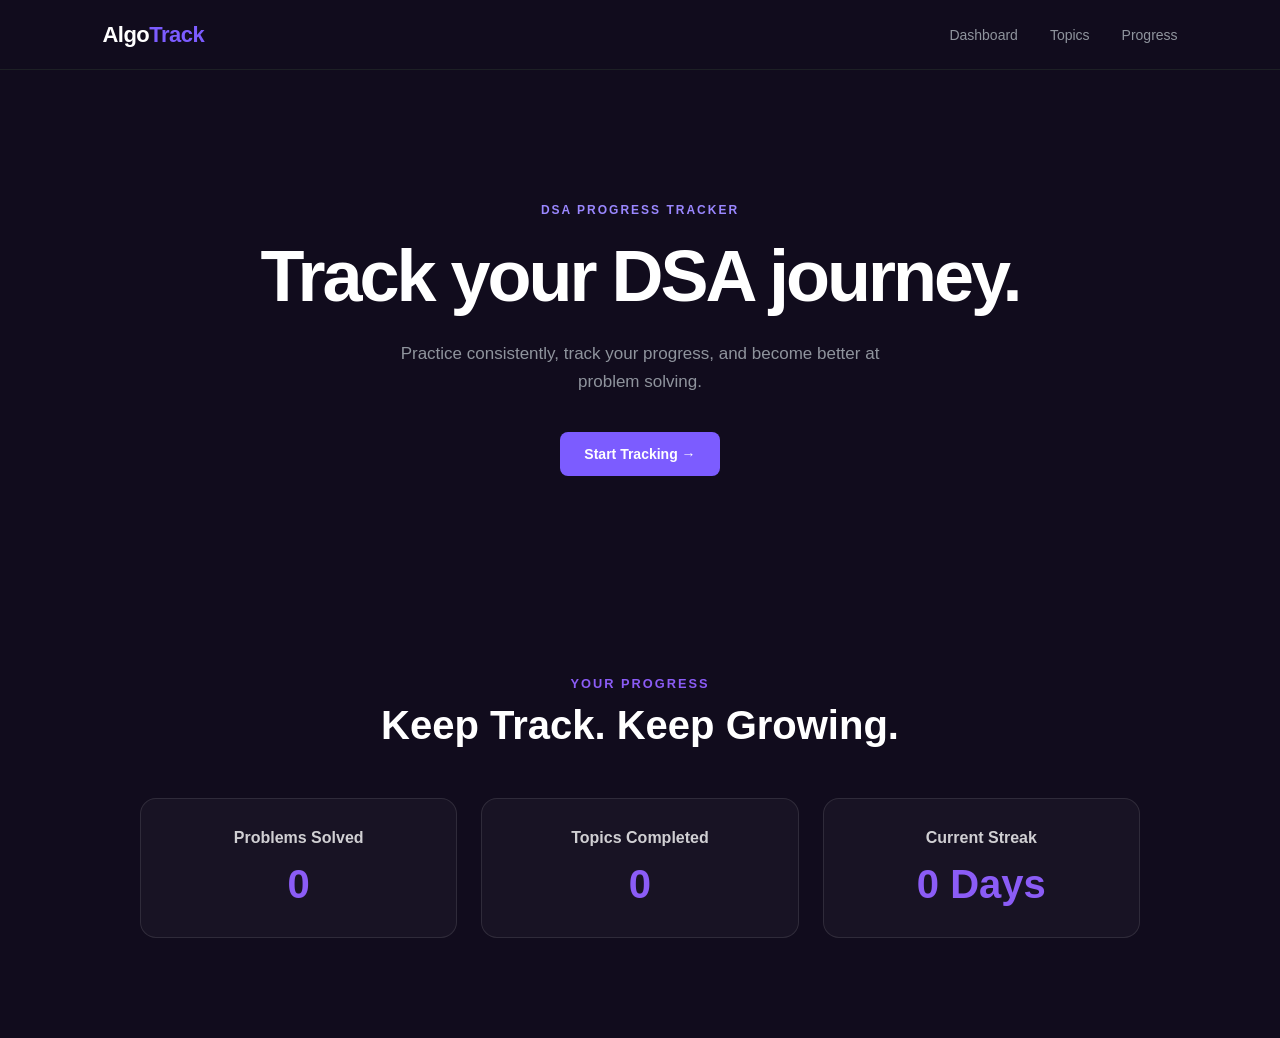
==== index.html @ 122e4748 "Add DSA topics section" ====
<!DOCTYPE html>
<html lang="en">
<head>
    <meta charset="UTF-8">
    <meta name="viewport" content="width=device-width, initial-scale=1.0">
    <title>AlgoTrack — DSA Progress Tracker</title>
    <link rel="stylesheet" href="style.css" >
</head>
<body>
    <!-- Navbar -->
    <nav class="navbar">

        <div class="logo">
            Algo<span>Track</span>
        </div>

        <div class="nav-links">
            <a href="#">Dashboard</a>
            <a href="topics.html">Topics</a>
            <a href="#">Progress</a>
        </div>
    </nav>

    <!-- Main Content -->
    <main>

        <!-- Hero Section -->
        <section class="hero">
            
            <p class="tag">DSA PROGRESS TRACKER</p>

            <h1>
                Track your DSA journey.
            </h1>

            <p class="hero-text">
                Practice consistently, track your progress,
                and become better at problem solving.
            </p>

            <button class="start-btn">
                Start Tracking →
            </button>

        </section>
        <section class="progress-section">
            <p class="section-label">YOUR PROGRESS</p>

            <h2>Keep Track. Keep Growing.</h2>

            <div class="progress-cards">

            <div class="progress-card">
                <h3>Problems Solved</h3>
                <p>0</p>
            </div>

            <div class="progress-card">
                <h3>Topics Completed</h3>
                <p>0</p>
            </div>

            <div class="progress-card">
                <h3>Current Streak</h3>
                <p>0 Days</p>
            </div>

            </div>
        </section>
    </main>
</body>
</html>
---- style.css ----
*{
    margin: 0;
    padding: 0;
    box-sizing: border-box;
}

body{
    font-family: Arial, Helvetica, sans-serif;
    background: #110c1d;
    color: white;
}



.navbar {
    height: 70px;
    display: flex;
    align-items: center;
    justify-content: space-between;
    padding: 0 8%;
    border-bottom: 1px solid #1d2025;
}

.logo {
    font-size: 22px;
    font-weight: 700;
    letter-spacing: -0.5px;
}

.logo span{
    color: #7c5cff;
}

.nav-links{
    display: flex;
    gap: 32px;
}

.nav-links a{
    color: #8f949d;
    text-decoration: none;
    font-size: 14px;
    transition: 0.3s;
}

.nav-links a:hover{
    color: #ffffff;
}

.hero {
    max-width: 850px;
    margin: 0 auto;
    text-align: center;
    padding: 130px 20px 100px;
}

.tag {
    display: inline-block;
    color: #9a87ff;
    font-size: 12px;
    font-weight: 600;
    letter-spacing: 2px;
    margin-bottom: 22px;
}

.hero h1{
    font-size: clamp(45px, 7vw, 72px);
    line-height: 1.05;
    letter-spacing: -3px;
    margin-bottom: 25px;
}

.hero-text {
    max-width: 520px;
    margin: 0 auto 35px;
    color: #8f949d;
    font-size: 17px;
    line-height: 1.7;
}

.start-btn{
    border: none;
    background: #7c5cff;
    color: white;
    padding: 14px 24px;
    border-radius: 8px;
    font-size: 14px;
    font-weight: 600;
    cursor: pointer;
    transition: 0.3s;
}

.start-btn:hover {
    background: #6b4df0;
    transform: translateY(-2px);
    box-shadow: #b4b4b4;
}

/* Progress Section */

.progress-section {
    padding: 100px 8%;
    text-align: center;
}

.section-label {
    color: #8b5cf6;
    font-size: 0.8rem;
    font-weight: 600;
    letter-spacing: 2px;
    margin-bottom: 12px;
}

.progress-section h2 {
    font-size: 2.5rem;
    margin-bottom: 50px;
}

.progress-cards {
    display: grid;
    grid-template-columns: repeat(3, 1fr);
    gap: 24px;
    max-width: 1000px;
    margin: 0 auto;
}

.progress-card {
    padding: 30px;
    border: 1px solid rgba(255, 255, 255, 0.1);
    border-radius: 16px;
    background: rgba(255, 255, 255, 0.03);
    transition: transform 0.3s ease, border-color 0.3s ease;
}

.progress-card:hover {
    transform: translateY(-5px);
    border-color: #8b5cf6;
}

.progress-card h3 {
    font-size: 1rem;
    margin-bottom: 15px;
    opacity: 0.8;
}

.progress-card p {
    font-size: 2.5rem;
    font-weight: 700;
    margin: 0;
    color: #8b5cf6;
}
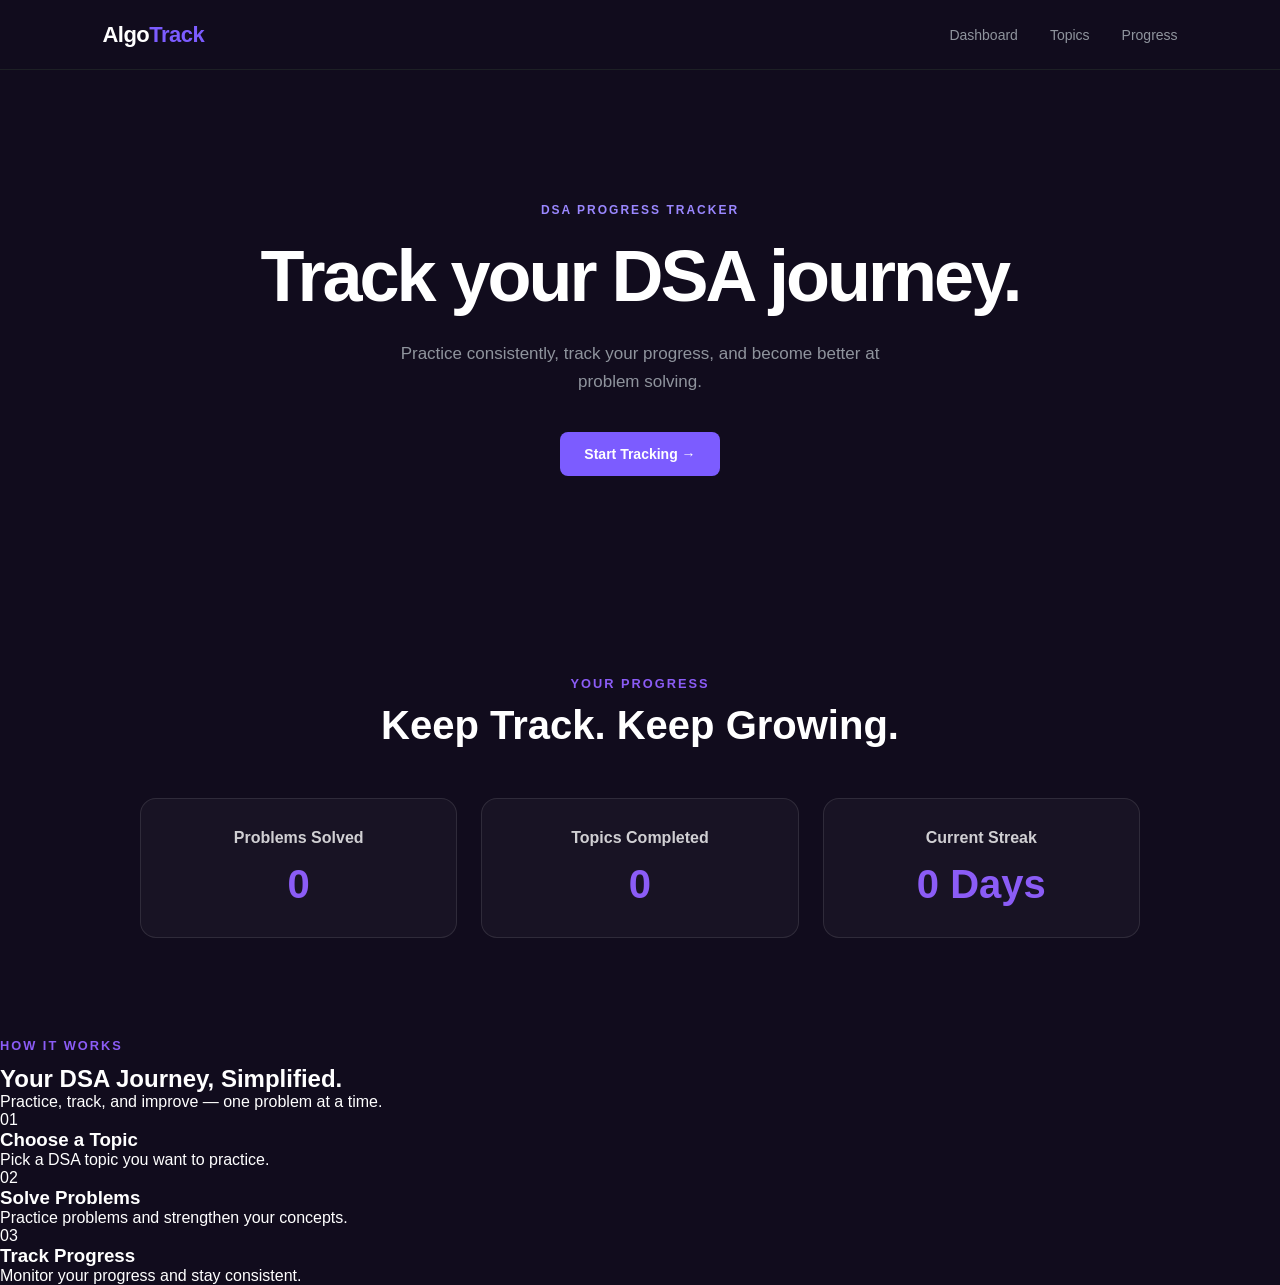
==== commit 5db128b9: "Add how it works section" ====
--- a/index.html
+++ b/index.html
@@ -67,6 +67,37 @@
 
             </div>
         </section>
+        <section class="how-it-works">
+
+            <div class="section-heading">
+                <p class="section-label">HOW IT WORKS</p>
+                <h2>Your DSA Journey, Simplified.</h2>
+                <p>Practice, track, and improve — one problem at a time.</p>
+            </div>
+
+            <div class="steps">
+
+                <div class="step">
+                    <span>01</span>
+                    <h3>Choose a Topic</h3>
+                    <p>Pick a DSA topic you want to practice.</p>
+                </div>
+
+                <div class="step">
+                    <span>02</span>
+                    <h3>Solve Problems</h3>
+                    <p>Practice problems and strengthen your concepts.</p>
+                </div>
+
+                <div class="step">
+                    <span>03</span>
+                    <h3>Track Progress</h3>
+                    <p>Monitor your progress and stay consistent.</p>
+                </div>
+
+            </div>
+
+        </section>
     </main>
 </body>
 </html>
--- a/style.css
+++ b/style.css
@@ -148,4 +148,46 @@
     font-weight: 700;
     margin: 0;
     color: #8b5cf6;
+}
+/* DSA Topics Section */
+
+.topics-section {
+    padding: 100px 8%;
+    text-align: center;
+}
+
+.topics-section .section-heading {
+    margin-bottom: 50px;
+}
+
+.topic-cards {
+    max-width: 1000px;
+    margin: 0 auto;
+    display: grid;
+    grid-template-columns: repeat(3, 1fr);
+    gap: 24px;
+}
+
+.topic-card {
+    padding: 28px;
+    text-align: left;
+    border: 1px solid rgba(255, 255, 255, 0.1);
+    border-radius: 16px;
+    background: rgba(255, 255, 255, 0.03);
+    transition: 0.3s ease;
+}
+
+.topic-card:hover {
+    transform: translateY(-5px);
+    border-color: #7c5cff;
+}
+
+.topic-card h3 {
+    font-size: 1.1rem;
+    margin-bottom: 10px;
+}
+
+.topic-card p {
+    color: #8f949d;
+    font-size: 14px;
 }
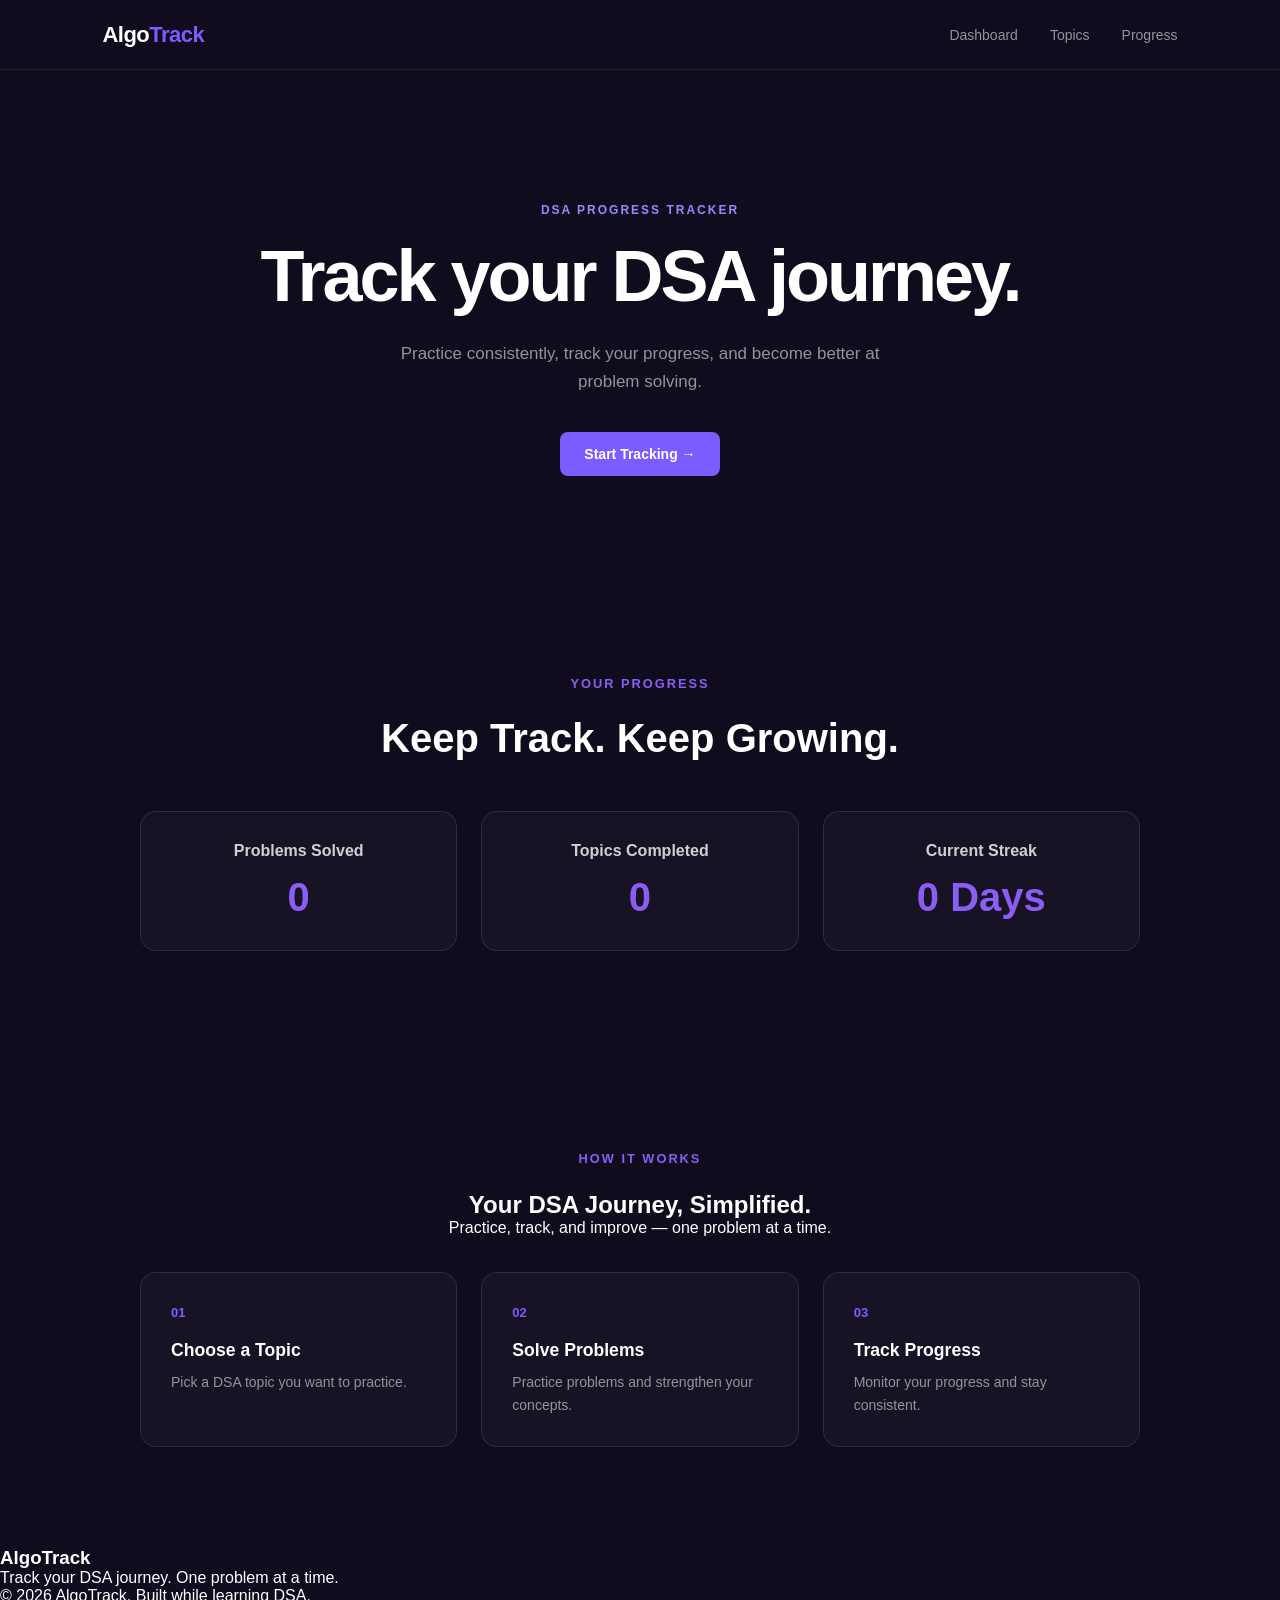
==== commit f2e33f89: "footer HTML" ====
--- a/index.html
+++ b/index.html
@@ -98,6 +98,16 @@
             </div>
 
         </section>
+        <footer class="footer">
+            <div class="footer-content">
+                <h3>Algo<span>Track</span></h3>
+                <p>Track your DSA journey. One problem at a time.</p>
+            </div>
+
+            <p class="footer-bottom">
+                © 2026 AlgoTrack. Built while learning DSA.
+            </p>
+        </footer>
     </main>
 </body>
 </html>
--- a/style.css
+++ b/style.css
@@ -108,7 +108,8 @@
     font-size: 0.8rem;
     font-weight: 600;
     letter-spacing: 2px;
-    margin-bottom: 12px;
+    margin-bottom: 25px;
+    
 }
 
 .progress-section h2 {
@@ -190,4 +191,54 @@
 .topic-card p {
     color: #8f949d;
     font-size: 14px;
+}
+
+/* How It Works Section */
+
+.how-it-works {
+    padding: 100px 8%;
+    text-align: center;
+}
+
+.steps {
+    max-width: 1000px;
+    margin: 0 auto;
+    display: grid;
+    grid-template-columns: repeat(3, 1fr);
+    gap: 24px;
+    padding-top: 35px;
+}
+
+.step {
+    padding: 30px;
+    text-align: left;
+    border: 1px solid rgba(255, 255, 255, 0.1);
+    border-radius: 16px;
+    background: rgba(255, 255, 255, 0.03);
+    transition: 0.3s ease;
+}
+
+.step:hover {
+    transform: translateY(-5px);
+    border-color: #7c5cff;
+}
+
+.step span {
+    display: inline-block;
+    color: #7c5cff;
+    font-size: 13px;
+    font-weight: 700;
+    margin-bottom: 20px;
+}
+
+.step h3 {
+    margin-bottom: 10px;
+    font-size: 1.1rem;
+}
+
+.step p {
+    color: #8f949d;
+    font-size: 14px;
+    line-height: 1.6;
+    
 }
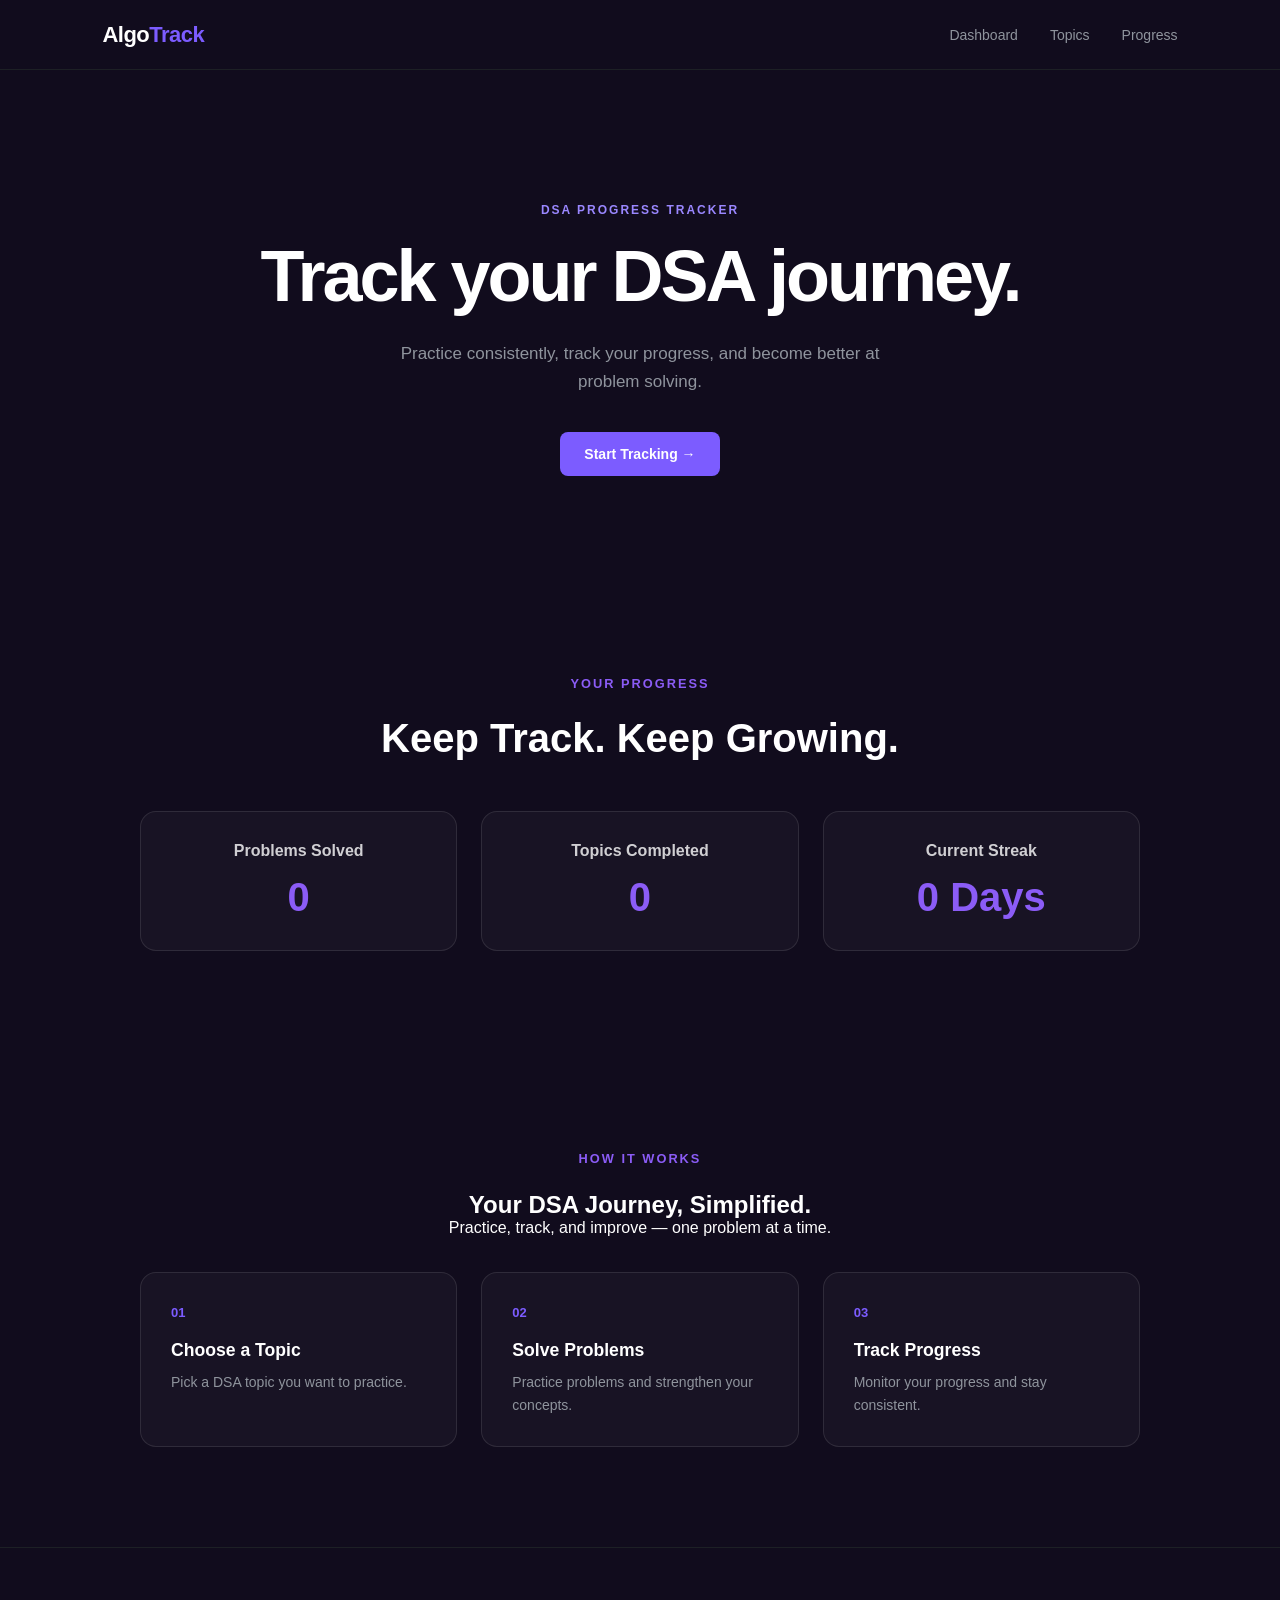
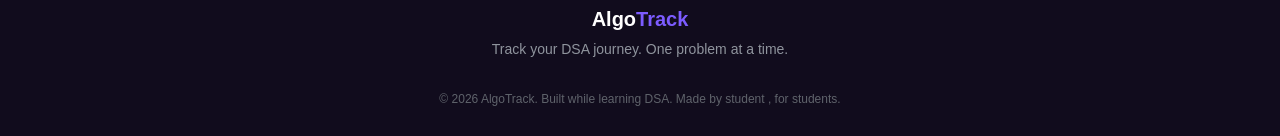
==== commit 6e8c0b67: "Style footer section" ====
--- a/index.html
+++ b/index.html
@@ -106,6 +106,7 @@
 
             <p class="footer-bottom">
                 © 2026 AlgoTrack. Built while learning DSA.
+                Made by student , for students.
             </p>
         </footer>
     </main>
--- a/style.css
+++ b/style.css
@@ -241,4 +241,32 @@
     font-size: 14px;
     line-height: 1.6;
     
+}
+
+/* Footer */
+
+.footer {
+    padding: 60px 8% 30px;
+    border-top: 1px solid #1d2025;
+    text-align: center;
+}
+
+.footer-content h3 {
+    font-size: 20px;
+    margin-bottom: 10px;
+}
+
+.footer-content h3 span {
+    color: #7c5cff;
+}
+
+.footer-content p {
+    color: #8f949d;
+    font-size: 14px;
+}
+
+.footer-bottom {
+    margin-top: 35px;
+    color: #5f636b;
+    font-size: 12px;
 }
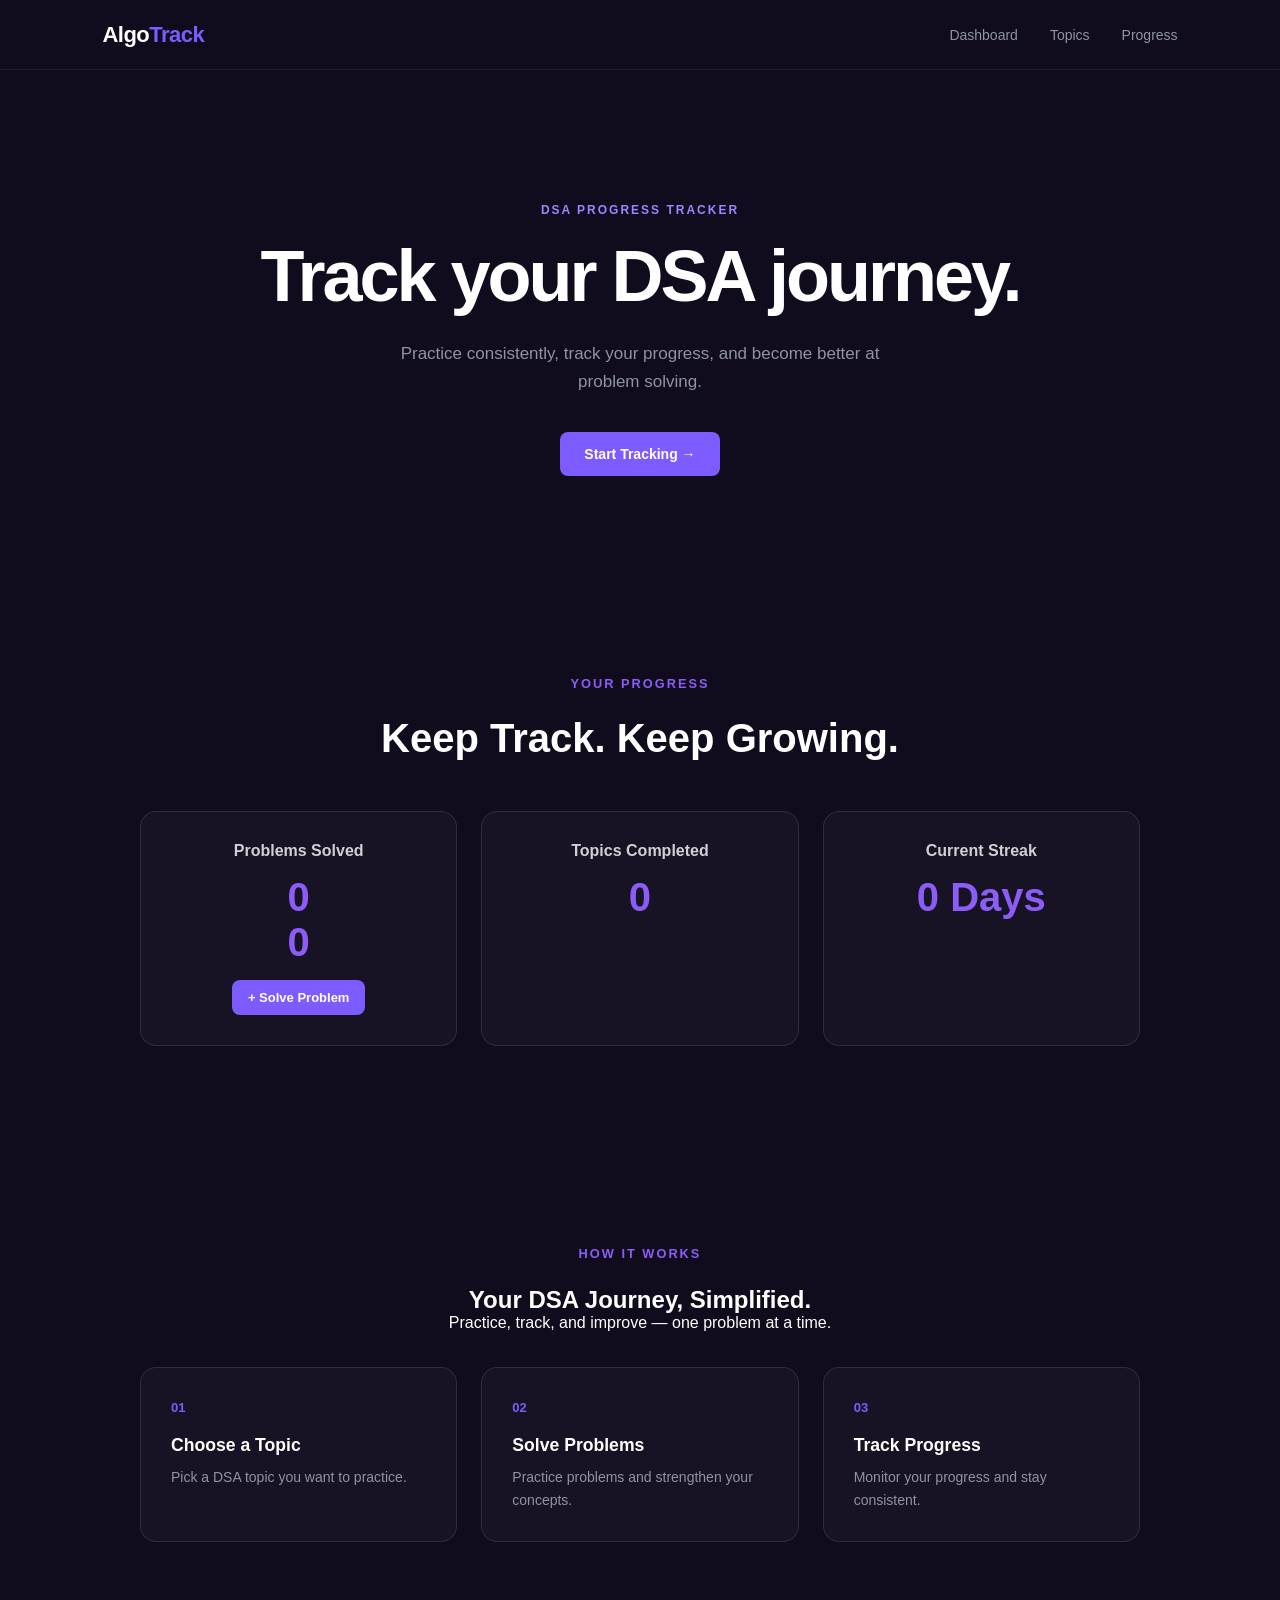
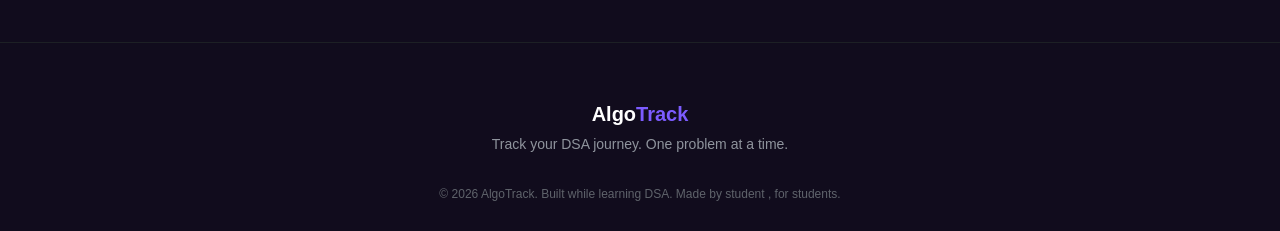
==== commit 0005c7cb: "Add problem counter functionality" ====
--- a/index.html
+++ b/index.html
@@ -53,6 +53,8 @@
             <div class="progress-card">
                 <h3>Problems Solved</h3>
                 <p>0</p>
+                <p id="problems-solved">0</p>
+                <button id="solve-btn">+ Solve Problem</button>
             </div>
 
             <div class="progress-card">
@@ -110,5 +112,6 @@
             </p>
         </footer>
     </main>
+    <script src="script.js"></script>
 </body>
 </html>
--- a/style.css
+++ b/style.css
@@ -269,4 +269,64 @@
     margin-top: 35px;
     color: #5f636b;
     font-size: 12px;
-}+}
+
+/* Responsive Design */
+
+@media (max-width: 768px) {
+
+    .navbar {
+        padding: 0 5%;
+    }
+
+    .nav-links {
+        gap: 16px;
+    }
+
+    .hero {
+        padding: 100px 20px 80px;
+    }
+
+    .hero h1 {
+        font-size: 48px;
+    }
+
+    .progress-section,
+    .topics-section,
+    .how-it-works {
+        padding: 80px 5%;
+    }
+
+    .progress-cards,
+    .topic-cards,
+    .steps {
+        grid-template-columns: 1fr;
+    }
+
+    .progress-section h2 {
+        font-size: 2rem;
+    }
+
+    .topic-card,
+    .step {
+        text-align: center;
+    }
+}
+
+#solve-btn {
+    margin-top: 15px;
+    padding: 10px 16px;
+    border: none;
+    border-radius: 8px;
+    background: #7c5cff;
+    color: white;
+    font-size: 13px;
+    font-weight: 600;
+    cursor: pointer;
+    transition: 0.3s ease;
+}
+
+#solve-btn:hover {
+    background: #6b4df0;
+    transform: translateY(-2px);
+}
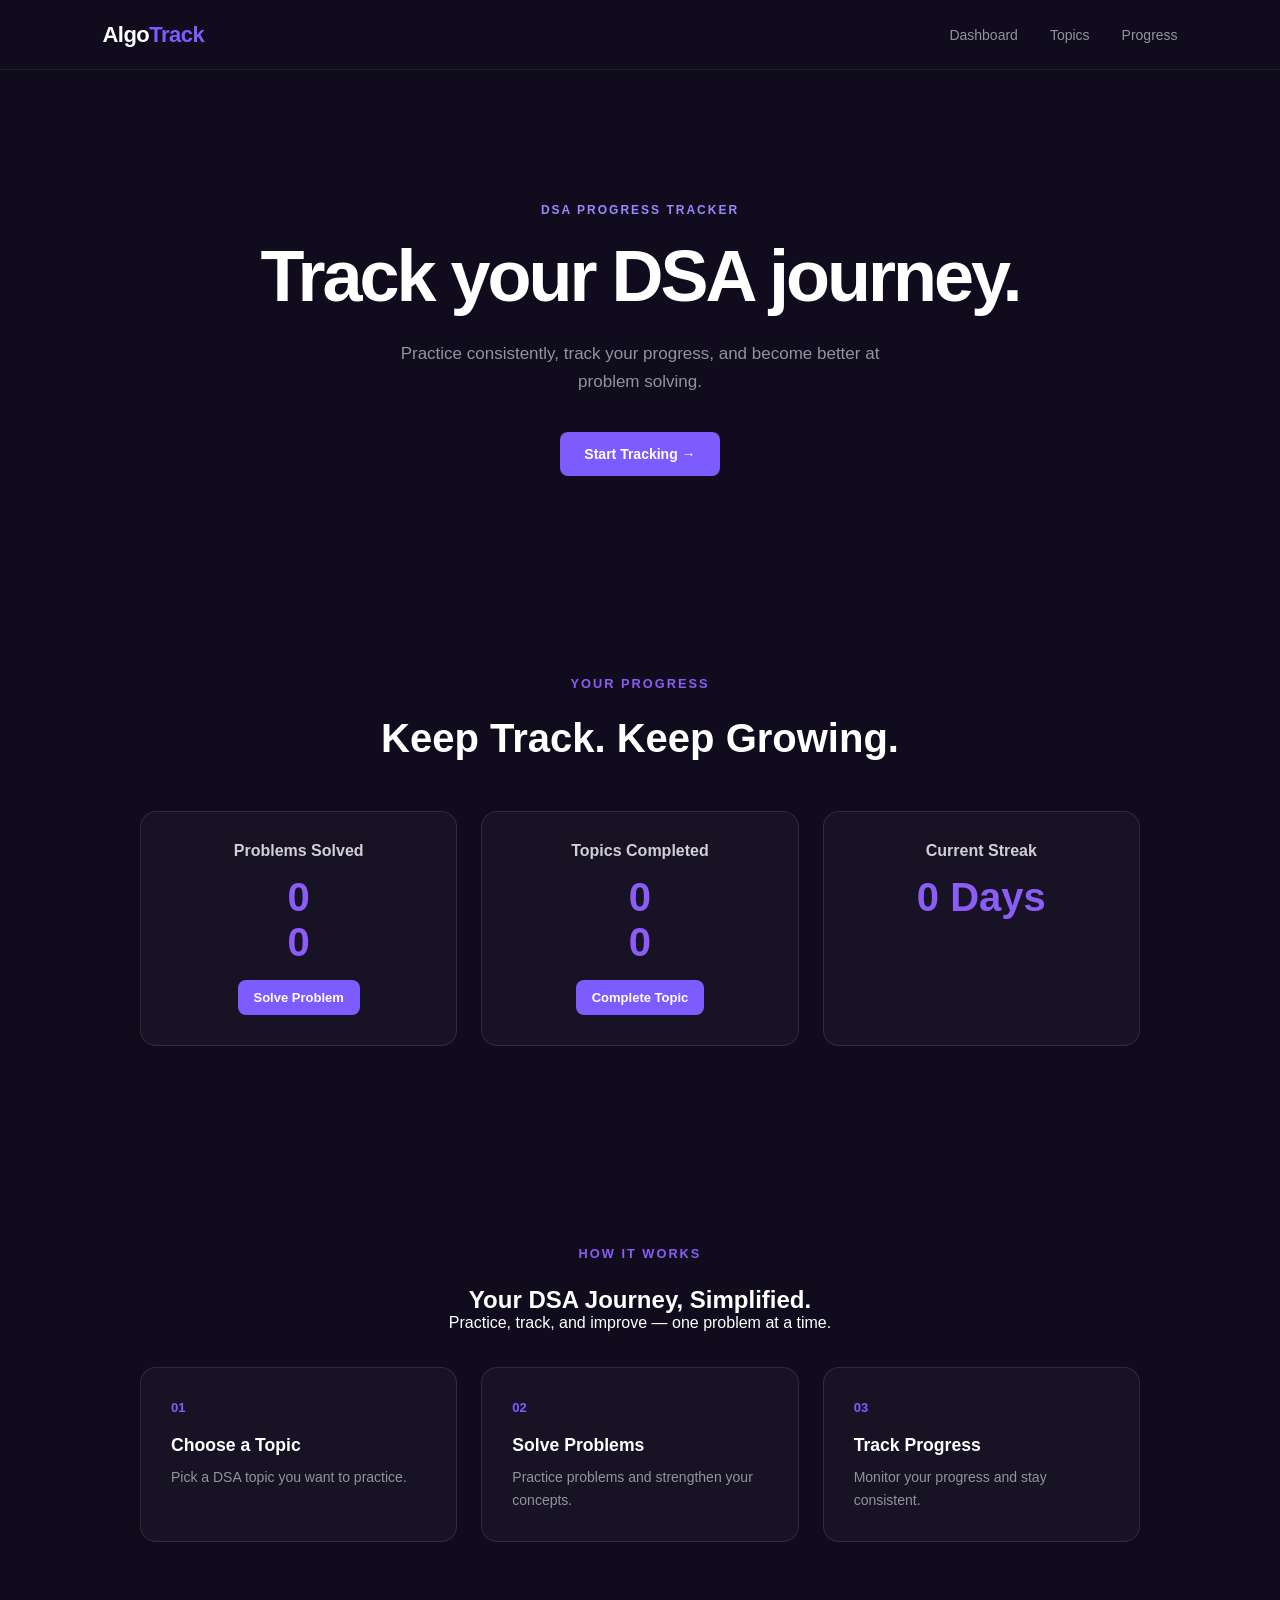
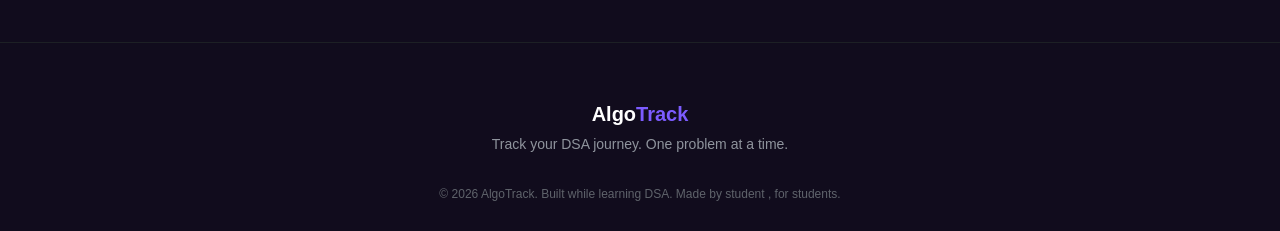
==== commit 7925d1a5: "Add topics completed counter" ====
--- a/index.html
+++ b/index.html
@@ -54,12 +54,14 @@
                 <h3>Problems Solved</h3>
                 <p>0</p>
                 <p id="problems-solved">0</p>
-                <button id="solve-btn">+ Solve Problem</button>
+                <button id="solve-btn"> Solve Problem</button>
             </div>
 
             <div class="progress-card">
                 <h3>Topics Completed</h3>
                 <p>0</p>
+                <p id="topics-completed">0</p>
+                <button id="topic-btn" >Complete Topic</button>
             </div>
 
             <div class="progress-card">
--- a/style.css
+++ b/style.css
@@ -330,3 +330,21 @@
     background: #6b4df0;
     transform: translateY(-2px);
 }
+
+#topic-btn {
+    margin-top: 15px;
+    padding: 10px 16px;
+    border: none;
+    border-radius: 8px;
+    background: #7c5cff;
+    color: white;
+    font-size: 13px;
+    font-weight: 600;
+    cursor: pointer;
+    transition: 0.3s ease;
+}
+
+#topic-btn:hover {
+    background: #6b4df0;
+    transform: translateY(-2px);
+}
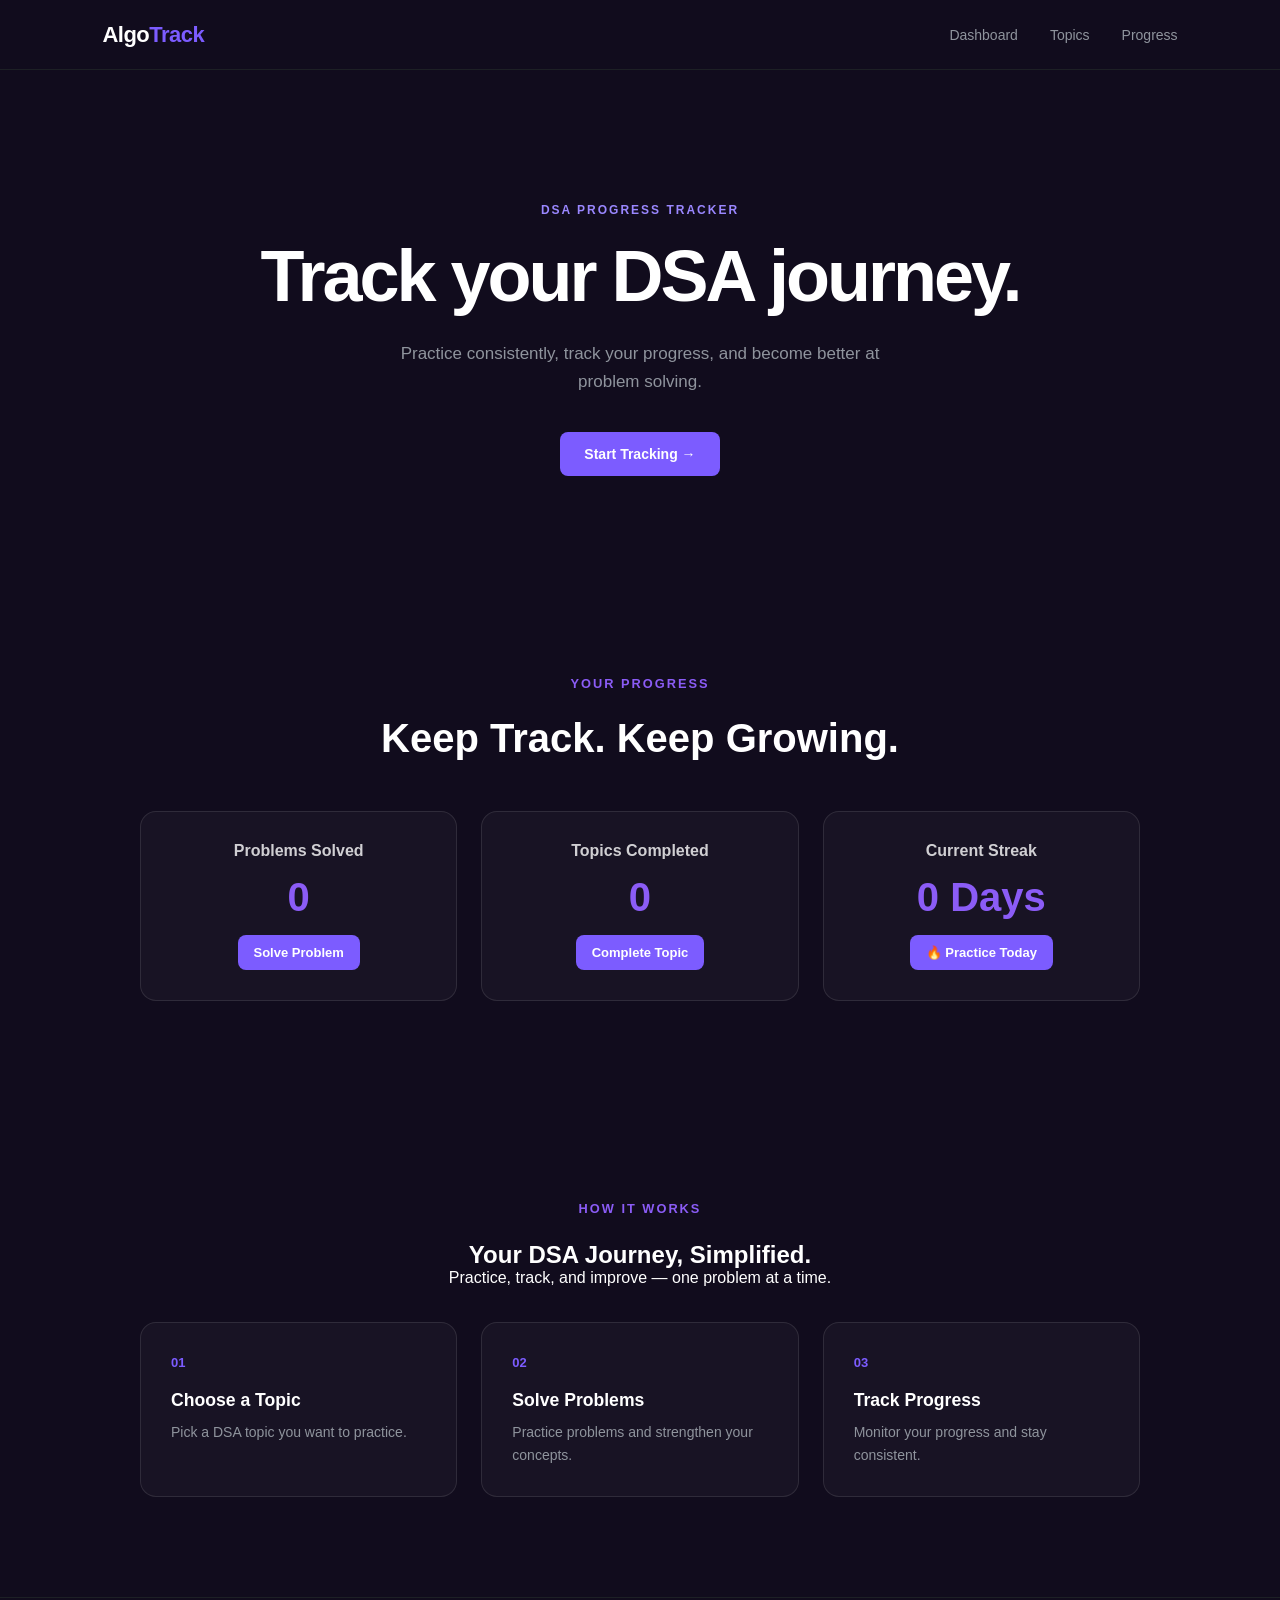
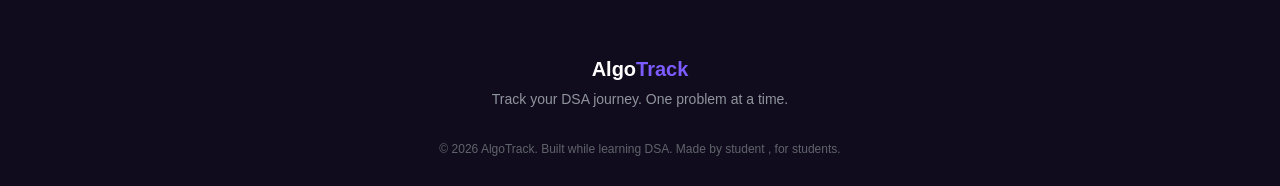
==== commit a317b879: "Add daily streak functionality" ====
--- a/index.html
+++ b/index.html
@@ -52,21 +52,23 @@
 
             <div class="progress-card">
                 <h3>Problems Solved</h3>
-                <p>0</p>
+                
                 <p id="problems-solved">0</p>
                 <button id="solve-btn"> Solve Problem</button>
             </div>
 
             <div class="progress-card">
                 <h3>Topics Completed</h3>
-                <p>0</p>
+               
                 <p id="topics-completed">0</p>
                 <button id="topic-btn" >Complete Topic</button>
             </div>
 
             <div class="progress-card">
                 <h3>Current Streak</h3>
-                <p>0 Days</p>
+                
+                <p id="streak-count">0 Days</p>
+                <button id="streak-btn">🔥 Practice Today</button>
             </div>
 
             </div>
--- a/style.css
+++ b/style.css
@@ -347,4 +347,22 @@
 #topic-btn:hover {
     background: #6b4df0;
     transform: translateY(-2px);
+}
+
+#streak-btn {
+    margin-top: 15px;
+    padding: 10px 16px;
+    border: none;
+    border-radius: 8px;
+    background: #7c5cff;
+    color: white;
+    font-size: 13px;
+    font-weight: 600;
+    cursor: pointer;
+    transition: 0.3s ease;
+}
+
+#streak-btn:hover {
+    background: #6b4df0;
+    transform: translateY(-2px);
 }
